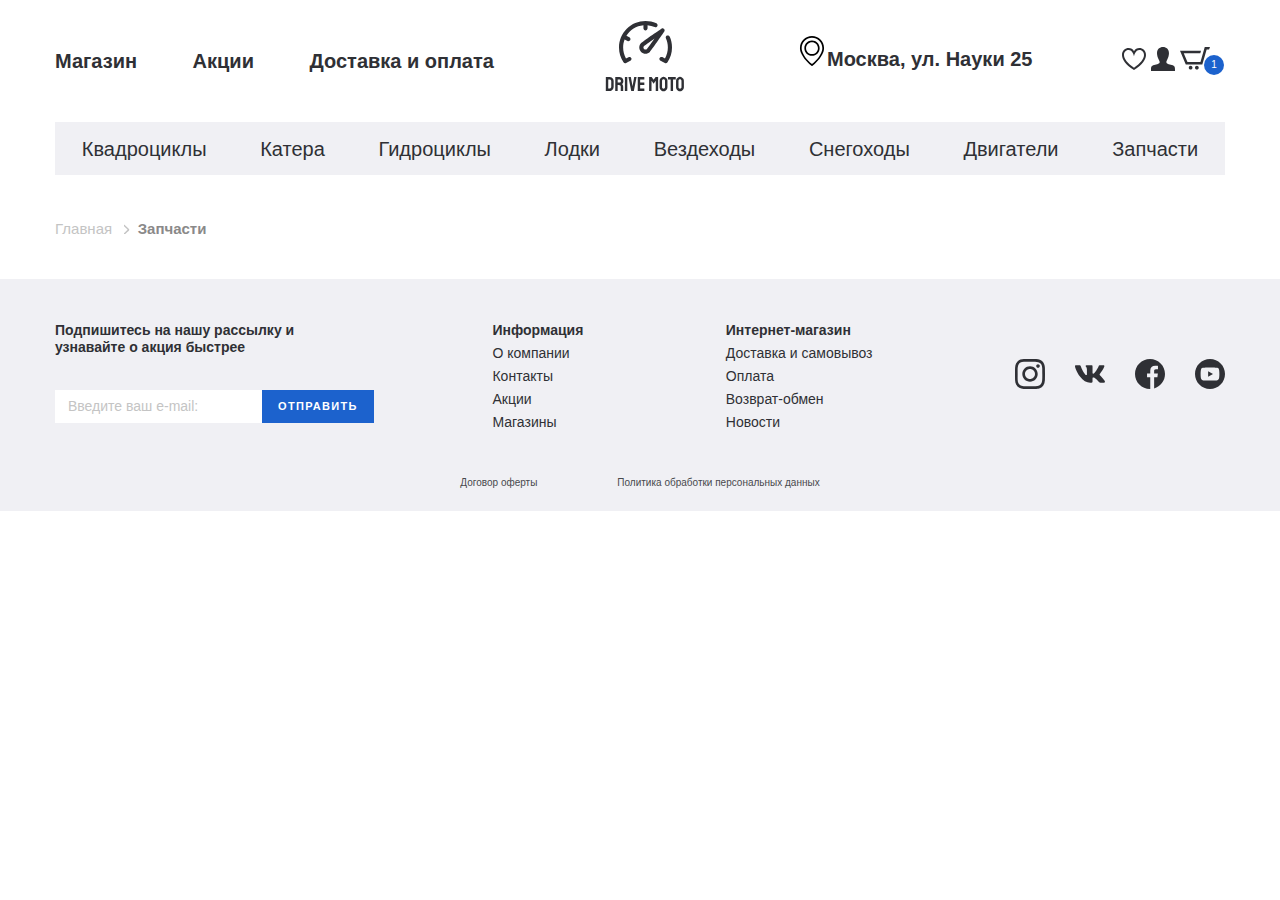
==== catalog.html @ 68b81cf3 "Catalog page. Основа + хлебные крошки" ====
<!DOCTYPE html>
<html lang="ru">
	<head>
		<meta charset="UTF-8" />
		<meta http-equiv="X-UA-Compatible" content="IE=edge" />
		<meta name="viewport" content="width=device-width, initial-scale=1.0" />
		<link rel="stylesheet" href="./css/normalize.css" />
		<link rel="stylesheet" href="./css/slick.css" />
		<link rel="stylesheet" href="./css/style.css" />
		<link rel="preconnect" href="https://fonts.gstatic.com" />
		<link
			href="https://fonts.googleapis.com/css2?family=Barlow:wght@400;700&display=swap"
			rel="stylesheet"
		/>
		<link rel="stylesheet" href="./css/fonts.css" />
		<title>Shop</title>
	</head>

	<body>
		<header class="header">
			<div class="header__top">
				<div class="container">
					<div class="header__top-inner">
						<nav class="menu">
							<ul class="menu__list">
								<li class="menu__item">
									<a href="#" class="menu__link"> Магазин </a>
								</li>
								<li class="menu__item">
									<a href="#" class="menu__link"> Акции </a>
								</li>
								<li class="menu__item">
									<a href="#" class="menu__link">Доставка и оплата</a>
								</li>
							</ul>
						</nav>
						<a href="#" class="logo">
							<img src="./images/logo.svg" alt="" class="logo__img" />
						</a>
						<div class="header__box">
							<p class="header__adress">Москва, ул. Науки 25</p>
							<ul class="user-list">
								<li class="user-list__item">
									<a href="#" class="user-list__link">
										<img src="./images/heard.svg" alt="" />
									</a>
								</li>
								<li class="user-list__item">
									<a href="#" class="user-list__link">
										<img src="./images/user.svg" alt="" />
									</a>
								</li>
								<li class="user-list__item basket">
									<a href="#" class="user-list__link">
										<img src="./images/basket.svg" alt="" />
									</a>
									<p class="basket__num">1</p>
								</li>
							</ul>
						</div>
					</div>
				</div>
			</div>
			<div class="header__bottom">
				<div class="container">
					<ul class="menu-categories">
						<li class="menu-categories__item">
							<a href="#" class="menu-categories__link"> Квадроциклы </a>
						</li>
						<li class="menu-categories__item">
							<a href="#" class="menu-categories__link"> Катера </a>
						</li>
						<li class="menu-categories__item">
							<a href="#" class="menu-categories__link"> Гидроциклы </a>
						</li>
						<li class="menu-categories__item">
							<a href="#" class="menu-categories__link"> Лодки </a>
						</li>
						<li class="menu-categories__item">
							<a href="#" class="menu-categories__link"> Вездеходы </a>
						</li>
						<li class="menu-categories__item">
							<a href="#" class="menu-categories__link"> Снегоходы </a>
						</li>
						<li class="menu-categories__item">
							<a href="#" class="menu-categories__link"> Двигатели </a>
						</li>
						<li class="menu-categories__item">
							<a href="#" class="menu-categories__link"> Запчасти </a>
						</li>
					</ul>
				</div>
			</div>
		</header>

		<div class="breadcrumbs">
			<div class="container">
				<ul class="breadcrumbs__list">
					<li class="breadcrumbs__list-item">
						<a href="#"> Главная </a>
					</li>
					<li class="breadcrumbs__list-item">
						<a href="#"> Запчасти </a>
					</li>
				</ul>
			</div>
		</div>

		<!-- <section class="products-populate page-section">
			<div class="container">
				<div class="products__inner">
						<div class="tabs-container products__container">
							<div class="product-slider">
								<button
									class="product-slider__arrow product-slider__arrow-left">
									<img src="/images//product__arrow-left.svg"
										alt="">
								</button>
								<button
									class="product-slider__arrow product-slider__arrow-right">
									<img src="/images//product__arrow-right.svg"
										alt="">
								</button>
								<div class="product-slider__item">
									<div
										class="product-item__wrapper product-item__not-available ">
										<button
											class="product-item__favorite product-item___favorite--active">
										</button>
										<button class="product-item__basket">
											<img src="./images/basket-white.svg"
												alt="">
										</button>
										<a href="#"
											class="product-item__notify-link">
											<span>
												Сообщить о поступлении
											</span>
										</a>
										<a href="#"
											class="product-item product-item--sale ">
											<p class="product-item__hover-text">
												посмотреть товар
											</p>
											<img src="images/product__main-page--populate-1.png"
												alt=""
												class="product-item__img">
											<h4 class="product-item__title">
												BRP Audio-портативная система
											</h4>
											<p class="product-item__price">
												...
											</p>
											<p
												class="product-item__notify-text">
												нет в наличии
											</p>
										</a>
									</div>
									<div class="product-item__wrapper">
										<button
											class="product-item__favorite product-item___favorite--active">
										</button>
										<button class="product-item__basket">
											<img src="./images/basket-white.svg"
												alt="">
										</button>
										<a href="#"
											class="product-item__notify-link">
											<span class="text">
												Сообщить о поступлении
											</span>
										</a>
										<a href="#" class="product-item  ">
											<p class="product-item__hover-text">
												посмотреть товар
											</p>
											<img src="images/product__main-page--populate-2.png"
												alt=""
												class="product-item__img">
											<h4 class="product-item__title">
												Garmin Echomap Plus 62cv
											</h4>
											<p class="product-item__price">
												45 800 ₽
											</p>
											<p
												class="product-item__notify-text">
												нет в наличии
											</p>
										</a>
									</div>
									<div
										class="product-item__wrapper product-item__not-available ">
										<button
											class="product-item__favorite product-item__favorite--active">
										</button>
										<button class="product-item__basket">
											<img src="./images/basket-white.svg"
												alt="">
										</button>
										<a href="#"
											class="product-item__notify-link">
											<span class="text">
												Сообщить о поступлении
											</span>
										</a>
										<a href="#"
											class="product-item product-item--sale ">
											<p class="product-item__hover-text">
												посмотреть товар
											</p>
											<img src="images/product__main-page--populate-3.png"
												alt=""
												class="product-item__img">
											<h4 class="product-item__title">
												RF D.E.S.S.TM Key
											</h4>
											<p class="product-item__price">
												68 000 ₽
											</p>
											<p
												class="product-item__notify-text">
												нет в наличии
											</p>
										</a>
									</div>
									<div class="product-item__wrapper">
										<button
											class="product-item__favorite product-item___favorite--active">
										</button>
										<button class="product-item__basket">
											<img src="./images/basket-white.svg"
												alt="">
										</button>
										<a href="#"
											class="product-item__notify-link">
											<span class="text">
												Сообщить о поступлении
											</span>
										</a>
										<a href="#"
											class="product-item">
											<p class="product-item__hover-text">
												посмотреть товар
											</p>
											<img src="images/product__main-page--populate-4.png"
												alt=""
												class="product-item__img">
											<h4 class="product-item__title">
												Мужской костюм
												3мм
											</h4>
											<p class="product-item__price">
												7 000 ₽
											</p>
											<p
												class="product-item__notify-text">
												нет в наличии
											</p>
										</a>
									</div>
								</div>
							</div>
						</div>
					</div>
				</div>
			</div>
			</div>
			</div>
		</section> -->

		<footer class="footer">
			<div class="container">
				<div class="footer__top">
					<div class="footer__top-inner">
						<div class="footer__top-item footer__top-newslatter">
							<h6 class="footer__top-title">
								Подпишитесь на нашу рассылку и узнавайте о акция быстрее
							</h6>
							<form action="" class="footer-form">
								<input
									type="text"
									class="footer-form__input"
									placeholder="Введите ваш e-mail:"
								/>
								<button type="submit" class="footer-form__button">
									Отправить
								</button>
							</form>
						</div>
						<div class="footer__top-item">
							<h6 class="footer__top-title">Информация</h6>
							<ul class="footer-list">
								<li class="footer-list__item">
									<a href="#"> О компании </a>
								</li>
								<li class="footer-list__item">
									<a href="#"> Контакты </a>
								</li>
								<li class="footer-list__item">
									<a href="#"> Акции </a>
								</li>
								<li class="footer-list__item">
									<a href="#"> Магазины </a>
								</li>
							</ul>
						</div>
						<div class="footer__top-item">
							<h6 class="footer__top-title">Интернет-магазин</h6>
							<ul class="footer-list">
								<li class="footer-list__item">
									<a href="#"> Доставка и самовывоз </a>
								</li>
								<li class="footer-list__item">
									<a href="#"> Оплата </a>
								</li>
								<li class="footer-list__item">
									<a href="#"> Возврат-обмен </a>
								</li>
								<li class="footer-list__item">
									<a href="#"> Новости </a>
								</li>
							</ul>
						</div>
						<div class="footer__top-item">
							<ul class="social-list">
								<li class="social-list__item">
									<a href="#">
										<img alt="" src="./images/social-img--1.svg" />
									</a>
								</li>
								<li class="social-list__item">
									<a href="#">
										<img alt="" src="./images/social-img--2.svg" />
									</a>
								</li>
								<li class="social-list__item">
									<a href="#">
										<img alt="" src="./images/social-img--3.svg" />
									</a>
								</li>
								<li class="social-list__item">
									<a href="#">
										<img alt="" src="./images/social-img--4.svg" />
									</a>
								</li>
							</ul>
						</div>
					</div>
				</div>
				<div class="footer__bottom">
					<a href="#" class="footer__bottom-link"> Договор оферты </a>
					<a href="#" class="footer__bottom-link">
						Политика обработки персональных данных
					</a>
				</div>
			</div>
		</footer>

		<script src="https://ajax.googleapis.com/ajax/libs/jquery/3.4.1/jquery.min.js"></script>
		<script src="js/slick.min.js"></script>
		<script src="js/main.js"></script>
	</body>
</html>
---- css/style.css ----
html {
  -webkit-box-sizing: border-box;
          box-sizing: border-box;
}

*,
*::before,
*::after {
  -webkit-box-sizing: inherit;
          box-sizing: inherit;
}

a {
  text-decoration: none;
  color: inherit;
  display: inline-block;
}

ul,
li {
  margin: 0;
  padding: 0;
  list-style: none;
}

h1,
h2,
h3,
h4,
h5,
h6 {
  margin: 0;
}

p {
  margin: 0;
}

body {
  color: #2F3035;
  font-size: 20px;
  line-height: 24px;
  font-weight: 400;
  font-family: 'SFProDisplay-Regular', sans-serif;
}

.container {
  max-width: 1200px;
  padding: 0 15px;
  margin: 0 auto;
}

.page-section {
  margin-bottom: 80px;
}

.header__top-inner {
  display: -webkit-box;
  display: -ms-flexbox;
  display: flex;
  -webkit-box-pack: justify;
      -ms-flex-pack: justify;
          justify-content: space-between;
  -webkit-box-align: center;
      -ms-flex-align: center;
          align-items: center;
  min-height: 122px;
  font-family: 'SFProDisplay-Bold', sans-serif;
  font-weight: 600;
}

.menu__item {
  display: inline-block;
}

.menu__item + .menu__item {
  padding-left: 50px;
}

.header__box {
  display: -webkit-box;
  display: -ms-flexbox;
  display: flex;
}

.header__box .header__adress {
  margin-right: 60px;
  width: 265px;
  padding-left: 30px;
  position: relative;
}

.header__box .header__adress::before {
  content: "";
  background-image: url("../images/adress-icon.svg");
  position: absolute;
  width: 30px;
  height: 30px;
  left: 0;
  top: -11px;
}

.user-list {
  margin-right: 10px;
  display: -webkit-box;
  display: -ms-flexbox;
  display: flex;
  -webkit-box-align: center;
      -ms-flex-align: center;
          align-items: center;
}

.user-list__item {
  padding-right: 5px;
}

.user-list .basket {
  position: relative;
}

.user-list .basket__num {
  position: absolute;
  border: 1px solid none;
  border-radius: 50%;
  width: 20px;
  height: 20px;
  color: #ffff;
  background-color: #1C62CD;
  font-family: 'SFProDisplay-Medium', sans-serif;
  font-weight: 500;
  font-size: 10px;
  line-height: 12px;
  text-align: center;
  top: 8px;
  left: 24px;
  padding-top: 4.2px;
}

.menu-categories {
  background-color: #F0F0F4;
  display: -webkit-box;
  display: -ms-flexbox;
  display: flex;
  -ms-flex-pack: distribute;
      justify-content: space-around;
  -webkit-box-align: center;
      -ms-flex-align: center;
          align-items: center;
  min-height: 53px;
}

.menu-categories__item {
  position: relative;
}

.menu-categories__link {
  font-weight: 400;
  padding: 15px 0 14px;
}

.menu-categories__link::before {
  content: "";
  position: absolute;
  width: 0px;
  height: 3px;
  background-color: #1c62cd;
  -webkit-transition: width 0.3s;
  transition: width 0.3s;
  bottom: -3px;
  right: 0;
  left: auto;
}

.menu-categories__link:hover {
  color: black;
}

.menu-categories__link:hover::before {
  width: 100%;
  right: auto;
  left: 0;
}

.banner-section__inner {
  display: -webkit-box;
  display: -ms-flexbox;
  display: flex;
  -webkit-box-pack: justify;
      -ms-flex-pack: justify;
          justify-content: space-between;
  max-height: 400px;
}

.banner-section__slider {
  max-width: 870px;
}

.banner-section__slider-img {
  -o-object-fit: cover;
     object-fit: cover;
  min-height: 400px;
}

.banner-section__slider-btn {
  position: absolute;
  top: 50%;
  -webkit-transform: translateY(-50%);
          transform: translateY(-50%);
  background-color: transparent;
  border-color: transparent;
  margin: 0;
  padding: 0;
  cursor: pointer;
}

.banner-section__slider-btn:focus {
  outline: none;
}

.banner-section__slider-btnprev {
  z-index: 1;
  left: 20px;
}

.banner-section__slider-btnnext {
  right: 20px;
}

.slick-dots {
  position: absolute;
  bottom: 40px;
  left: 0;
  right: 0;
  text-align: center;
}

.slick-dots li {
  display: inline-block;
  padding: 0 4.5px;
}

.slick-dots button {
  padding: 0;
  font-size: 0;
  font-size: 0;
  width: 11px;
  height: 11px;
  border: 1px solid #fff;
  border-radius: 50%;
  background-color: transparent;
  outline: none;
}

.slick-dots .slick-active button {
  background-color: #fff;
}

.sale-item {
  max-width: 265px;
  text-align: center;
  border: 1px solid #cdcdcd;
  border-radius: 3px;
  display: -webkit-box;
  display: -ms-flexbox;
  display: flex;
  -webkit-box-orient: vertical;
  -webkit-box-direction: normal;
      -ms-flex-direction: column;
          flex-direction: column;
  -webkit-box-pack: justify;
      -ms-flex-pack: justify;
          justify-content: space-between;
}

.sale-item__top {
  display: -webkit-box;
  display: -ms-flexbox;
  display: flex;
  -webkit-box-pack: justify;
      -ms-flex-pack: justify;
          justify-content: space-between;
  -webkit-box-align: start;
      -ms-flex-align: start;
          align-items: flex-start;
}

.sale-item__info {
  color: #fff;
  padding: 8px 20px;
  text-transform: uppercase;
  background-color: #1C62CD;
  font-size: 12px;
  line-height: 15px;
  letter-spacing: 0.1em;
}

.sale-item__img {
  -o-object-fit: contain;
     object-fit: contain;
}

.sale-item__title {
  font-family: 'SFProDisplay-Bold', sans-serif;
  font-size: 21px;
  font-weight: 700;
  margin-bottom: 7px;
  padding: 0 20px;
}

.sale-item__footer {
  background-color: #F0F0F4;
  padding: 25px 20px;
  font-size: 18px;
  line-height: 21px;
}

.sale-item__footer span {
  color: #1C62CD;
  display: block;
  font-family: Barlow;
  font-weight: bold;
}

.price {
  font-family: Barlow, sans-serif;
  position: relative;
}

.sale-item__price {
  text-align: right;
}

.sale-item__price-new {
  font-weight: 700;
  font-size: 27px;
  line-height: 32px;
  color: #1C62CD;
  margin-right: 7px;
  padding-right: 20px;
}

.sale-item__price-new::after {
  content: "";
  background-image: url("../images/icons-price-new.svg");
  position: absolute;
  width: 15px;
  height: 18px;
  right: 0;
  top: 8px;
}

.sale-item__price-old {
  font-size: 14px;
  line-height: 17px;
  display: inline-block;
  color: #C4C4C4;
  margin-top: 7px;
  margin-right: 15px;
  padding: 0 5px;
  background-image: url("../images/old-line.svg");
  background-repeat: no-repeat;
}

.sale-item__price-old::after {
  content: '';
  background-image: url("../images/icons-price-old.svg");
  position: absolute;
  top: 4.2px;
  right: -12px;
  width: 8px;
  height: 10px;
}

.search__tabs {
  margin-bottom: 25px;
}

.search__tabs-item {
  padding: 11px 26px 12px;
}

.search__tabs .tab.tab--active {
  border-radius: 5px;
  background-color: #F0F0F4;
  font-weight: 700;
}

.search__content .tabs-content {
  display: none;
}

.search__content .tabs-content--active {
  display: block;
}

.search__content .tabs-content--active {
  display: block;
}

.search__content-form {
  display: -webkit-box;
  display: -ms-flexbox;
  display: flex;
}

.search__content-input {
  border: none;
  outline: none;
  padding: 5px 20px;
  border-radius: 3px;
  background-color: #f0f0f4;
  line-height: 19px;
  font-size: 16px;
  width: 100%;
}

.search__content-input::-webkit-input-placeholder {
  color: #656464;
  font-size: 19px;
}

.search__content-input:-ms-input-placeholder {
  color: #656464;
  font-size: 19px;
}

.search__content-input::-ms-input-placeholder {
  color: #656464;
  font-size: 19px;
}

.search__content-input::placeholder {
  color: #656464;
  font-size: 19px;
}

.search__content-btn {
  font-family: 'SFProDisplay-Bold', sans-serif;
  font-weight: bold;
  font-size: 14px;
  line-height: 17px;
  text-transform: uppercase;
  letter-spacing: 0.12em;
  color: white;
  background-color: #1c62cd;
  border: 0;
  outline: 0;
  border-radius: 3px;
  padding: 17px 41px;
  margin-left: -3px;
}

.categories__inner {
  display: -webkit-box;
  display: -ms-flexbox;
  display: flex;
  -webkit-box-pack: justify;
      -ms-flex-pack: justify;
          justify-content: space-between;
  -ms-flex-wrap: wrap;
      flex-wrap: wrap;
}

.categories__item {
  border: 1px solid #CDCDCD;
  border-radius: 3px;
  width: 370px;
  display: -webkit-box;
  display: -ms-flexbox;
  display: flex;
  margin-bottom: 30px;
  padding: 20px;
  padding-bottom: 16px;
  -webkit-box-pack: justify;
      -ms-flex-pack: justify;
          justify-content: space-between;
}

.categories__item:hover .categories__item-title {
  color: #1C62CD;
}

.categories__item:hover {
  -webkit-box-shadow: 3px 3px 20px rgba(50, 50, 50, 0.25);
          box-shadow: 3px 3px 20px rgba(50, 50, 50, 0.25);
}

.categories__item-info {
  width: 50%;
  display: -webkit-box;
  display: -ms-flexbox;
  display: flex;
  -webkit-box-orient: vertical;
  -webkit-box-direction: normal;
      -ms-flex-direction: column;
          flex-direction: column;
  -webkit-box-pack: justify;
      -ms-flex-pack: justify;
          justify-content: space-between;
}

.categories__item-title {
  font-family: Barlow;
  font-weight: bold;
  font-size: 23px;
  line-height: 28px;
  color: #2F3035;
}

.categories__item-text {
  font-family: 'SFProDisplay-Regular', sans-serif;
  font-weight: normal;
  font-size: 14px;
  line-height: 17px;
  color: #C4C4C4;
}

.categories__item-text::after {
  content: url("../images/categories__litle-arrow.svg");
  padding-left: 2px;
}

.categories__item-img {
  text-align: center;
  width: 50%;
}

.categories__item-img img {
  max-width: 100%;
}

/* --- product --- */
.products__title {
  font-family: 'Barlow';
  font-weight: bold;
  font-size: 25px;
  line-height: 30px;
  color: #2F3035;
  margin-bottom: 25px;
}

.product-item__wrapper {
  position: relative;
  width: 271px;
}

.product-item__wrapper .product-item__favorite {
  position: absolute;
  top: 16px;
  right: 19px;
  background: none;
  border: none;
  width: 24px;
  height: 22px;
  cursor: pointer;
  outline: none;
  z-index: 5;
}

.product-item__wrapper .product-item__favorite::before {
  position: absolute;
  content: '';
  background-image: url("../images/heard.svg");
  background-repeat: no-repeat;
  width: 24px;
  height: 22px;
  top: 0;
  left: 0;
}

.product-item__wrapper .product-item__favorite--active::before {
  background-image: url("../images/heard-blue.svg");
}

.product-item__wrapper .product-item__basket {
  position: absolute;
  background: #1C62CD;
  border-radius: 10px 0px 0px 0px;
  border: none;
  padding: 10px 15px 8px;
  bottom: 0px;
  right: 0px;
  z-index: 5;
  cursor: pointer;
  outline: none;
}

.product-item__wrapper .product-item__basket img {
  width: 30px;
  height: 23px;
}

.product-slider {
  position: relative;
  margin-bottom: 52px;
}

.product-slider__arrow {
  position: absolute;
  height: 28px;
  width: 15px;
  cursor: pointer;
  border: none;
  background-color: inherit;
  outline: none;
  top: 50%;
}

.product-slider__arrow-left {
  left: -20px;
  -webkit-transform: translate(-150%, -50%);
          transform: translate(-150%, -50%);
}

.product-slider__arrow-right {
  right: -20px;
  -webkit-transform: translate(50%, -50%);
          transform: translate(50%, -50%);
}

.products__tabs {
  margin-bottom: 25px;
}

.products__tab {
  margin-right: 50px;
  padding-bottom: 10px;
  border-radius: none;
  font-family: 'SFProDisplay-Medium', sans-serif;
  font-weight: 500;
  font-size: 15px;
  line-height: 18px;
  color: #2F3035;
}

.products__tab.tab--active {
  border-bottom: 2px solid #1C62CD;
}

.product-slider__item {
  display: -webkit-box;
  display: -ms-flexbox;
  display: flex;
  -webkit-box-pack: justify;
      -ms-flex-pack: justify;
          justify-content: space-between;
}

.product-item {
  height: 403px;
  width: 271px;
  padding: 52px 20px 31px;
  border: 1px solid #CDCDCD;
  -webkit-box-sizing: border-box;
          box-sizing: border-box;
  border-radius: 3px;
  text-align: center;
  -webkit-transition: all 0.3s;
  transition: all 0.3s;
  /* --- sale --- */
}

.product-item__title {
  padding: 14px 0 25px;
  font-family: 'SFProDisplay-Regular', sans-serif;
  font-weight: normal;
  font-size: 18px;
  line-height: 21px;
  color: #2F3035;
}

.product-item__price {
  font-family: Barlow;
  font-weight: bold;
  font-size: 30px;
  line-height: 36px;
  color: #2F3035;
}

.product-item__hover-text {
  position: absolute;
  top: 122px;
  left: 20px;
  right: 20px;
  padding: 18px 21px;
  background: rgba(255, 255, 255, 0.9);
  -webkit-box-shadow: 0px 0px 15px rgba(0, 0, 0, 0.2);
          box-shadow: 0px 0px 15px rgba(0, 0, 0, 0.2);
  border-radius: 3px;
  z-index: 7;
  opacity: 0;
  -webkit-transition: opacity 0.3s;
  transition: opacity 0.3s;
}

.product-item--sale::before {
  content: 'SALE';
  position: absolute;
  top: 0;
  left: 0;
  background: #1C62CD;
  padding: 8px 15px;
  text-transform: uppercase;
  font-size: 12px;
  line-height: 14px;
  letter-spacing: 0.07em;
  color: #FFFFFF;
}

.product-item:hover .product-item__hover-text {
  opacity: 1;
}

.product-item:hover {
  -webkit-box-shadow: 3px 3px 20px rgba(50, 50, 50, 0.25);
          box-shadow: 3px 3px 20px rgba(50, 50, 50, 0.25);
}

.product-item:hover h4,
.product-item:hover h4 + p {
  color: #1C62CD;
}

.product-item__notify-text {
  font-family: 'SFProDisplay-Bold', sans-serif;
  font-weight: bold;
  font-size: 18px;
  line-height: 21px;
  text-align: center;
  display: none;
}

.product-item__notify-link {
  padding: 0;
  left: 0;
  right: 0;
  position: absolute;
  bottom: 25px;
  display: none;
  font-weight: normal;
  font-size: 16px;
  line-height: 19px;
  color: #1C62CD;
  text-align: center;
}

.product-item__notify-link span {
  border-bottom: 1px solid #1C62CD;
}

/* not available a product */
.product-item__wrapper.product-item__not-available .product-item__price {
  display: none;
}

.product-item__wrapper.product-item__not-available .product-item__basket {
  display: none;
}

.product-item__wrapper.product-item__not-available .product-item__title {
  padding-bottom: 20px;
}

.product-item__wrapper.product-item__not-available .product-item__notify-text,
.product-item__wrapper.product-item__not-available .product-item__notify-link {
  display: block;
}

.products__more {
  text-align: center;
}

.products__more-link {
  font-weight: normal;
  font-size: 15px;
  line-height: 18px;
  letter-spacing: 0.12em;
  text-transform: uppercase;
  background: #F0F0F4;
  padding: 17px 43px 15px;
  display: inline-block;
}

/* --- product end --- */
.products-populate.page-section {
  margin-bottom: 100px;
}

/* --- footer --- */
.footer {
  background: #F0F0F4;
}

.footer__top {
  padding-top: 43px;
}

.footer__top-inner {
  display: -webkit-box;
  display: -ms-flexbox;
  display: flex;
  -webkit-box-pack: justify;
      -ms-flex-pack: justify;
          justify-content: space-between;
}

.footer__top-item:last-of-type {
  -ms-flex-item-align: center;
      -ms-grid-row-align: center;
      align-self: center;
}

.footer__top-newslatter {
  width: 295px;
}

.footer__top-title {
  font-family: 'SFProDisplay-Bold', sans-serif;
  font-weight: 700;
  font-size: 14px;
  line-height: 17px;
}

.footer-list {
  font-size: 14px;
  line-height: 17px;
}

.footer-list__item {
  margin-top: 6px;
}

.footer-form {
  margin-top: 34px;
  display: -webkit-box;
  display: -ms-flexbox;
  display: flex;
  -webkit-box-pack: justify;
      -ms-flex-pack: justify;
          justify-content: space-between;
}

.footer-form__input {
  background-color: white;
  border: none;
  font-size: 14px;
  line-height: 17px;
  padding: 0 13px;
}

.footer-form__input::-webkit-input-placeholder {
  color: #C4C4C4;
}

.footer-form__input:-ms-input-placeholder {
  color: #C4C4C4;
}

.footer-form__input::-ms-input-placeholder {
  color: #C4C4C4;
}

.footer-form__input::placeholder {
  color: #C4C4C4;
}

.footer-form__button {
  font-family: 'SFProDisplay-Semibold', sans-serif;
  text-transform: uppercase;
  padding: 10px 16px;
  border: none;
  background-color: #1C62CD;
  color: white;
  font-weight: 600;
  font-size: 11px;
  line-height: 13px;
  letter-spacing: 0.12em;
  cursor: pointer;
}

.social-list {
  display: -webkit-box;
  display: -ms-flexbox;
  display: flex;
}

.social-list__item + .social-list__item {
  margin-left: 30px;
}

.footer__bottom {
  padding: 46px 0 22px;
  display: -webkit-box;
  display: -ms-flexbox;
  display: flex;
  -webkit-box-pack: center;
      -ms-flex-pack: center;
          justify-content: center;
}

.footer__bottom-link {
  line-height: 12px;
  color: #48494D;
  font-size: 10px;
  margin: 0 40px;
}

.breadcrumbs {
  margin: 40px 0;
}

.breadcrumbs__list-item {
  display: inline-block;
  font-size: 15px;
  line-height: 18px;
  /* identical to box height */
  color: #C4C4C4;
  padding: 0;
  margin: 0;
}

.breadcrumbs__list-item + .breadcrumbs__list-item {
  position: relative;
  margin-left: 20px;
}

.breadcrumbs__list-item + .breadcrumbs__list-item::before {
  content: '';
  background-image: url("../images/grey_arrow.svg");
  width: 6px;
  height: 10px;
  position: absolute;
  top: 50%;
  left: -10px;
  -webkit-transform: translate(-75%, -50%);
          transform: translate(-75%, -50%);
}

.breadcrumbs__list-item:last-of-type {
  color: #8a8989;
  font-weight: 600;
}
/*# sourceMappingURL=style.css.map */
---- css/fonts.css ----
@font-face {
  font-family: 'SFProDisplay-Regular', sans-serif;
  src: url(../fonts/SFProDisplay-Regular.woff2) format("woff2"), url(../fonts/SFProDisplay-Regular.woff) format("woff");
  font-weight: 400;
  font-style: normal;
  font-display: swap;
}

@font-face {
  font-family: 'SFProDisplay-Medium', sans-serif;
  src: url(../fonts/SFProDisplay-Medium.woff2) format("woff2"), url(../fonts/SFProDisplay-Medium.woff) format("woff");
  font-weight: 500;
  font-style: normal;
  font-display: swap;
}

@font-face {
  font-family: 'SFProDisplay-Semibold', sans-serif;
  src: url(../fonts/SFProDisplay-Semibold.woff2) format("woff2"), url(../fonts/SFProDisplay-Semibold.woff) format("woff");
  font-weight: 600;
  font-style: normal;
  font-display: swap;
}

@font-face {
  font-family: 'SFProDisplay-Bold', sans-serif;
  src: url(../fonts/SFProDisplay-Bold.woff2) format("woff2"), url(../fonts/SFProDisplay-Bold.woff) format("woff");
  font-weight: 700;
  font-style: normal;
  font-display: swap;
}
/*# sourceMappingURL=fonts.css.map */
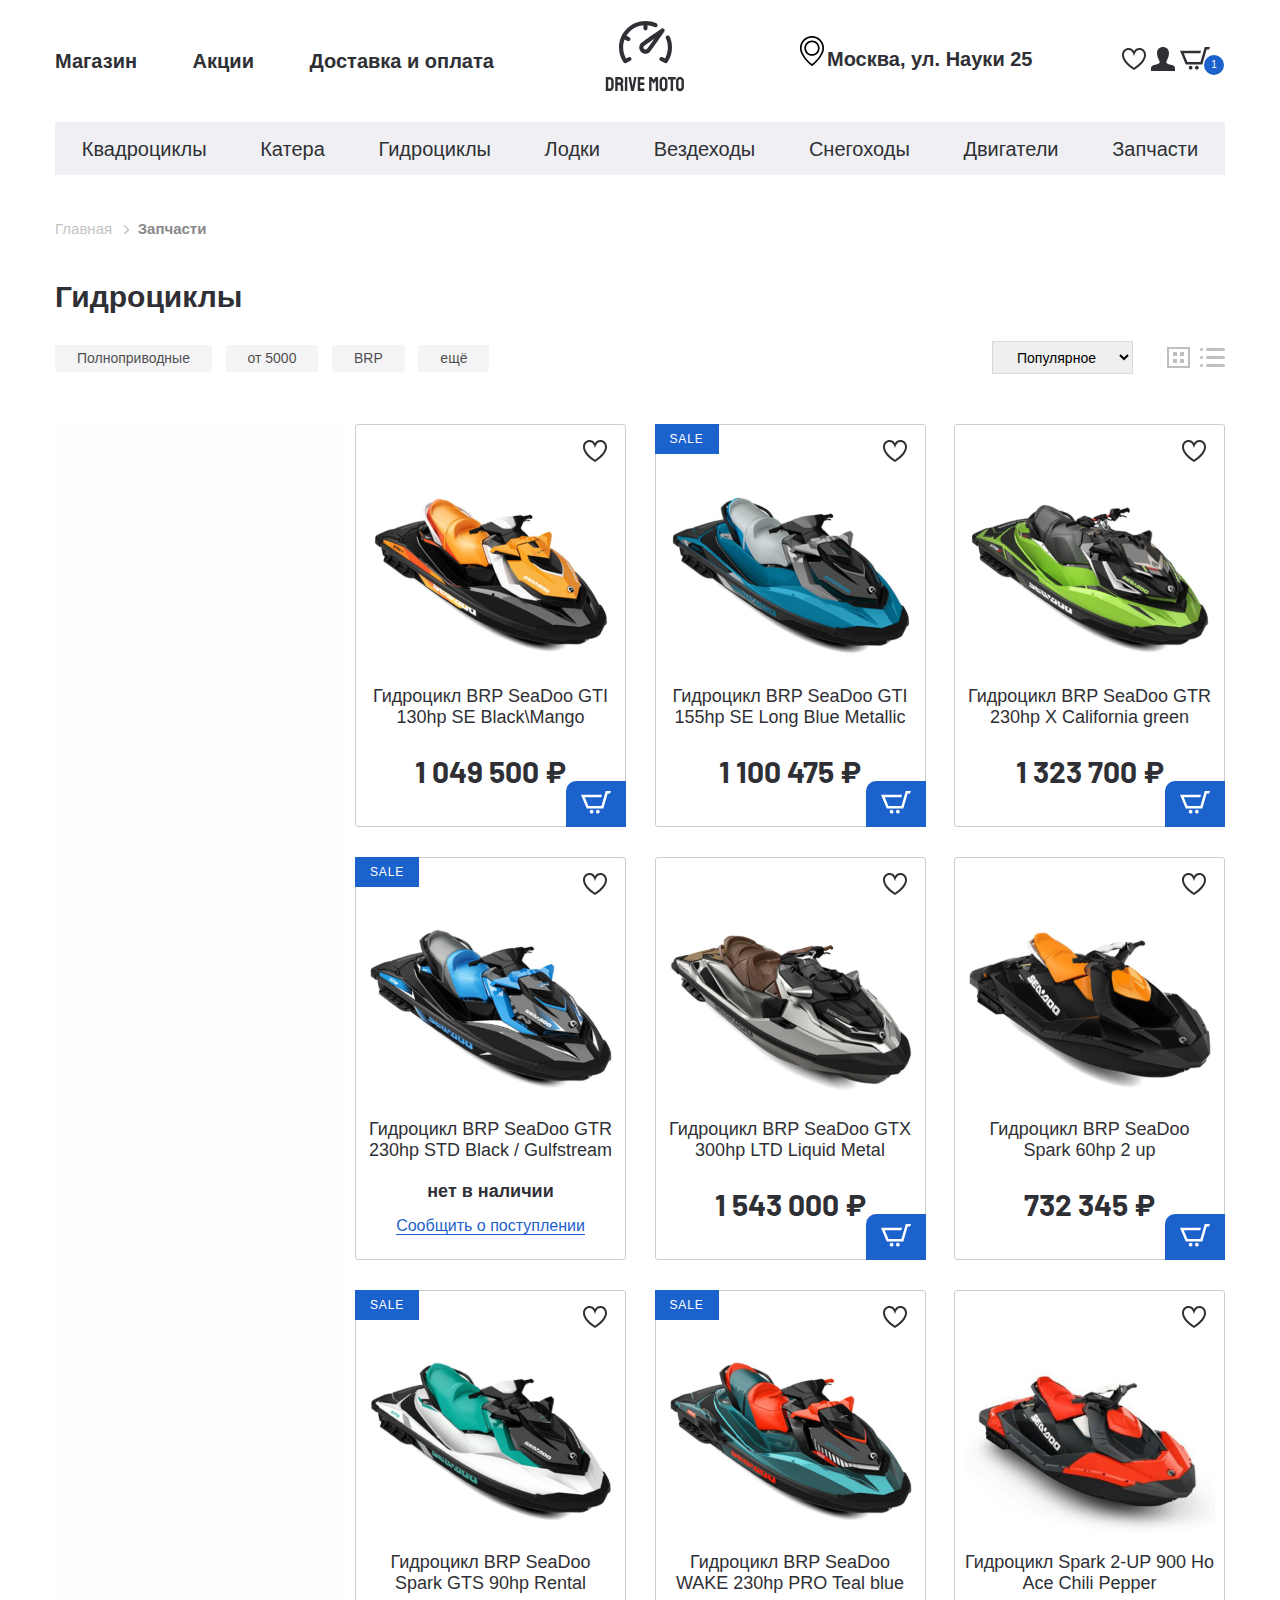
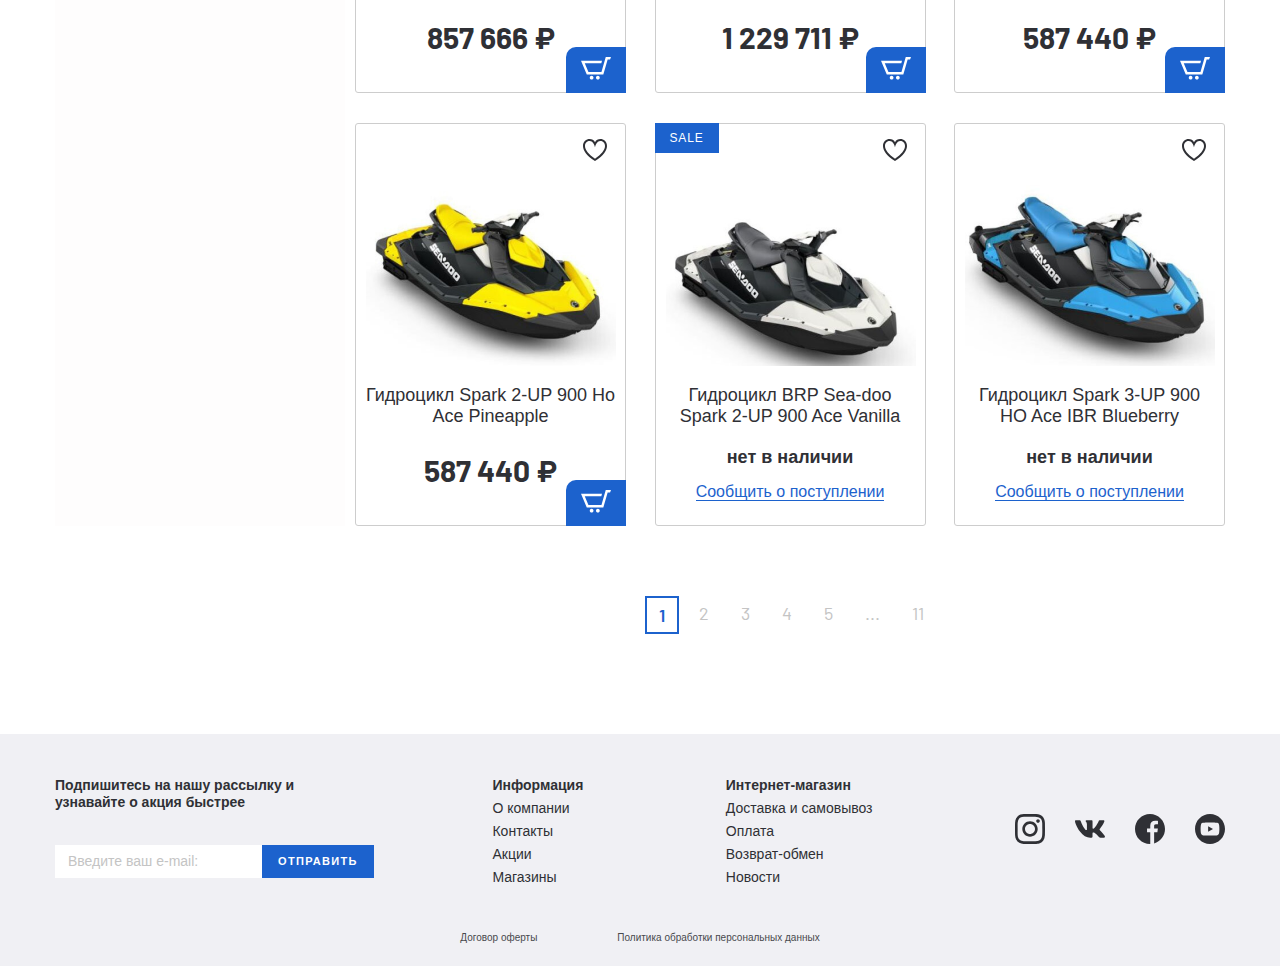
==== commit 73b80b51: "Catalog page. Pagination + catalogs items" ====
--- a/catalog.html
+++ b/catalog.html
@@ -34,7 +34,7 @@
 								</li>
 							</ul>
 						</nav>
-						<a href="#" class="logo">
+						<a href="index.html" class="logo">
 							<img src="./images/logo.svg" alt="" class="logo__img" />
 						</a>
 						<div class="header__box">
@@ -106,169 +106,341 @@
 			</div>
 		</div>
 
-		<!-- <section class="products-populate page-section">
+		<section class="catalog">
 			<div class="container">
-				<div class="products__inner">
-						<div class="tabs-container products__container">
-							<div class="product-slider">
-								<button
-									class="product-slider__arrow product-slider__arrow-left">
-									<img src="/images//product__arrow-left.svg"
-										alt="">
-								</button>
-								<button
-									class="product-slider__arrow product-slider__arrow-right">
-									<img src="/images//product__arrow-right.svg"
-										alt="">
-								</button>
-								<div class="product-slider__item">
-									<div
-										class="product-item__wrapper product-item__not-available ">
-										<button
-											class="product-item__favorite product-item___favorite--active">
-										</button>
-										<button class="product-item__basket">
-											<img src="./images/basket-white.svg"
-												alt="">
-										</button>
-										<a href="#"
-											class="product-item__notify-link">
-											<span>
-												Сообщить о поступлении
-											</span>
-										</a>
-										<a href="#"
-											class="product-item product-item--sale ">
-											<p class="product-item__hover-text">
-												посмотреть товар
-											</p>
-											<img src="images/product__main-page--populate-1.png"
-												alt=""
-												class="product-item__img">
-											<h4 class="product-item__title">
-												BRP Audio-портативная система
-											</h4>
-											<p class="product-item__price">
-												...
-											</p>
-											<p
-												class="product-item__notify-text">
-												нет в наличии
-											</p>
-										</a>
-									</div>
-									<div class="product-item__wrapper">
-										<button
-											class="product-item__favorite product-item___favorite--active">
-										</button>
-										<button class="product-item__basket">
-											<img src="./images/basket-white.svg"
-												alt="">
-										</button>
-										<a href="#"
-											class="product-item__notify-link">
-											<span class="text">
-												Сообщить о поступлении
-											</span>
-										</a>
-										<a href="#" class="product-item  ">
-											<p class="product-item__hover-text">
-												посмотреть товар
-											</p>
-											<img src="images/product__main-page--populate-2.png"
-												alt=""
-												class="product-item__img">
-											<h4 class="product-item__title">
-												Garmin Echomap Plus 62cv
-											</h4>
-											<p class="product-item__price">
-												45 800 ₽
-											</p>
-											<p
-												class="product-item__notify-text">
-												нет в наличии
-											</p>
-										</a>
-									</div>
-									<div
-										class="product-item__wrapper product-item__not-available ">
-										<button
-											class="product-item__favorite product-item__favorite--active">
-										</button>
-										<button class="product-item__basket">
-											<img src="./images/basket-white.svg"
-												alt="">
-										</button>
-										<a href="#"
-											class="product-item__notify-link">
-											<span class="text">
-												Сообщить о поступлении
-											</span>
-										</a>
-										<a href="#"
-											class="product-item product-item--sale ">
-											<p class="product-item__hover-text">
-												посмотреть товар
-											</p>
-											<img src="images/product__main-page--populate-3.png"
-												alt=""
-												class="product-item__img">
-											<h4 class="product-item__title">
-												RF D.E.S.S.TM Key
-											</h4>
-											<p class="product-item__price">
-												68 000 ₽
-											</p>
-											<p
-												class="product-item__notify-text">
-												нет в наличии
-											</p>
-										</a>
-									</div>
-									<div class="product-item__wrapper">
-										<button
-											class="product-item__favorite product-item___favorite--active">
-										</button>
-										<button class="product-item__basket">
-											<img src="./images/basket-white.svg"
-												alt="">
-										</button>
-										<a href="#"
-											class="product-item__notify-link">
-											<span class="text">
-												Сообщить о поступлении
-											</span>
-										</a>
-										<a href="#"
-											class="product-item">
-											<p class="product-item__hover-text">
-												посмотреть товар
-											</p>
-											<img src="images/product__main-page--populate-4.png"
-												alt=""
-												class="product-item__img">
-											<h4 class="product-item__title">
-												Мужской костюм
-												3мм
-											</h4>
-											<p class="product-item__price">
-												7 000 ₽
-											</p>
-											<p
-												class="product-item__notify-text">
-												нет в наличии
-											</p>
-										</a>
-									</div>
-								</div>
-							</div>
-						</div>
+				<h2 class="catalog__title">Гидроциклы</h2>
+				<div class="catalog__filter">
+					<div class="catalog__filter-items">
+						<button>Полноприводные</button>
+						<button>от 5000</button>
+						<button>BRP</button>
+						<button>ещё</button>
 					</div>
+					<div class="catalog__filter-btn">
+						<select name="" id="" class="catalog__filter-select">
+							<option value="">Популярное</option>
+							<option value="">...</option>
+							<option value="">...</option>
+						</select>
+						<button class="catalog__filter-btngrid">
+							<img src="./images/btngrid.svg" alt="" />
+						</button>
+						<button class="catalog__filter-btnline">
+							<img src="./images/btnline.svg" alt="" />
+						</button>
+					</div>
+				</div>
+
+				<div class="catalog__inner">
+					<aside class="catalog__inner-aside"></aside>
+					<div class="catalog__inner-list">
+						<div class="product-item__wrapper">
+							<button
+								class="product-item__favorite product-item___favorite--active"
+							></button>
+							<button class="product-item__basket">
+								<img src="./images/basket-white.svg" alt="" />
+							</button>
+							<a href="#" class="product-item__notify-link">
+								<span> Сообщить о поступлении </span>
+							</a>
+							<a href="#" class="product-item">
+								<p class="product-item__hover-text">посмотреть товар</p>
+								<img
+									src="images/content/catalog-list__item--1.png"
+									alt=""
+									class="product-item__img"
+								/>
+								<h4 class="product-item__title">
+									Гидроцикл BRP SeaDoo GTI 130hp SE Black\Mango
+								</h4>
+								<p class="product-item__price">1 049 500 ₽</p>
+								<p class="product-item__notify-text">нет в наличии</p>
+							</a>
+						</div>
+						<div class="product-item__wrapper">
+							<button
+								class="product-item__favorite product-item___favorite--active"
+							></button>
+							<button class="product-item__basket">
+								<img src="./images/basket-white.svg" alt="" />
+							</button>
+							<a href="#" class="product-item__notify-link">
+								<span> Сообщить о поступлении </span>
+							</a>
+							<a href="#" class="product-item product-item--sale">
+								<p class="product-item__hover-text">посмотреть товар</p>
+								<img
+									src="images/content/catalog-list__item--2.png"
+									alt=""
+									class="product-item__img"
+								/>
+								<h4 class="product-item__title">
+									Гидроцикл BRP SeaDoo GTI 155hp SE Long Blue Metallic
+								</h4>
+								<p class="product-item__price">1 100 475 ₽</p>
+								<p class="product-item__notify-text">нет в наличии</p>
+							</a>
+						</div>
+						<div class="product-item__wrapper">
+							<button
+								class="product-item__favorite product-item___favorite--active"
+							></button>
+							<button class="product-item__basket">
+								<img src="./images/basket-white.svg" alt="" />
+							</button>
+							<a href="#" class="product-item__notify-link">
+								<span> Сообщить о поступлении </span>
+							</a>
+							<a href="#" class="product-item">
+								<p class="product-item__hover-text">посмотреть товар</p>
+								<img
+									src="images/content/catalog-list__item--3.png"
+									alt=""
+									class="product-item__img"
+								/>
+								<h4 class="product-item__title">
+									Гидроцикл BRP SeaDoo GTR 230hp X California green
+								</h4>
+								<p class="product-item__price">1 323 700 ₽</p>
+								<p class="product-item__notify-text">нет в наличии</p>
+							</a>
+						</div>
+						<div
+							class="product-item__wrapper product-item__not-available"
+						>
+							<button
+								class="product-item__favorite product-item___favorite--active"
+							></button>
+							<button class="product-item__basket">
+								<img src="./images/basket-white.svg" alt="" />
+							</button>
+							<a href="#" class="product-item__notify-link">
+								<span> Сообщить о поступлении </span>
+							</a>
+							<a href="#" class="product-item product-item--sale">
+								<p class="product-item__hover-text">посмотреть товар</p>
+								<img
+									src="images/content/catalog-list__item--4.png"
+									alt=""
+									class="product-item__img"
+								/>
+								<h4 class="product-item__title">
+									Гидроцикл BRP SeaDoo GTR 230hp STD Black / Gulfstream
+								</h4>
+								<p class="product-item__price">1 049 500 ₽</p>
+								<p class="product-item__notify-text">нет в наличии</p>
+							</a>
+						</div>
+						<div class="product-item__wrapper">
+							<button
+								class="product-item__favorite product-item___favorite--active"
+							></button>
+							<button class="product-item__basket">
+								<img src="./images/basket-white.svg" alt="" />
+							</button>
+							<a href="#" class="product-item__notify-link">
+								<span> Сообщить о поступлении </span>
+							</a>
+							<a href="#" class="product-item">
+								<p class="product-item__hover-text">посмотреть товар</p>
+								<img
+									src="images/content/catalog-list__item--5.png"
+									alt=""
+									class="product-item__img"
+								/>
+								<h4 class="product-item__title">
+									Гидроцикл BRP SeaDoo GTX 300hp LTD Liquid Metal
+								</h4>
+								<p class="product-item__price">1 543 000 ₽</p>
+								<p class="product-item__notify-text">нет в наличии</p>
+							</a>
+						</div>
+						<div class="product-item__wrapper">
+							<button class="product-item__favorite"></button>
+							<button class="product-item__basket">
+								<img src="./images/basket-white.svg" alt="" />
+							</button>
+							<a href="#" class="product-item__notify-link">
+								<span> Сообщить о поступлении </span>
+							</a>
+							<a href="#" class="product-item">
+								<p class="product-item__hover-text">посмотреть товар</p>
+								<img
+									src="images/content/catalog-list__item--6.png"
+									alt=""
+									class="product-item__img"
+								/>
+								<h4 class="product-item__title">
+									Гидроцикл BRP SeaDoo Spark 60hp 2 up
+								</h4>
+								<p class="product-item__price">732 345 ₽</p>
+								<p class="product-item__notify-text">нет в наличии</p>
+							</a>
+						</div>
+						<div class="product-item__wrapper">
+							<button class="product-item__favorite"></button>
+							<button class="product-item__basket">
+								<img src="./images/basket-white.svg" alt="" />
+							</button>
+							<a href="#" class="product-item__notify-link">
+								<span> Сообщить о поступлении </span>
+							</a>
+							<a href="#" class="product-item product-item--sale">
+								<p class="product-item__hover-text">посмотреть товар</p>
+								<img
+									src="images/content/catalog-list__item--7.png"
+									alt=""
+									class="product-item__img"
+								/>
+								<h4 class="product-item__title">
+									Гидроцикл BRP SeaDoo Spark GTS 90hp Rental
+								</h4>
+								<p class="product-item__price">857 666 ₽</p>
+								<p class="product-item__notify-text">нет в наличии</p>
+							</a>
+						</div>
+						<div class="product-item__wrapper">
+							<button class="product-item__favorite"></button>
+							<button class="product-item__basket">
+								<img src="./images/basket-white.svg" alt="" />
+							</button>
+							<a href="#" class="product-item__notify-link">
+								<span> Сообщить о поступлении </span>
+							</a>
+							<a href="#" class="product-item product-item--sale">
+								<p class="product-item__hover-text">посмотреть товар</p>
+								<img
+									src="images/content/catalog-list__item--8.png"
+									alt=""
+									class="product-item__img"
+								/>
+								<h4 class="product-item__title">
+									Гидроцикл BRP SeaDoo WAKE 230hp PRO Teal blue
+								</h4>
+								<p class="product-item__price">1 229 711 ₽</p>
+								<p class="product-item__notify-text">нет в наличии</p>
+							</a>
+						</div>
+						<div class="product-item__wrapper">
+							<button
+								class="product-item__favorite product-item___favorite--active"
+							></button>
+							<button class="product-item__basket">
+								<img src="./images/basket-white.svg" alt="" />
+							</button>
+							<a href="#" class="product-item__notify-link">
+								<span> Сообщить о поступлении </span>
+							</a>
+							<a href="#" class="product-item">
+								<p class="product-item__hover-text">посмотреть товар</p>
+								<img
+									src="images/content/catalog-list__item--9.png"
+									alt=""
+									class="product-item__img"
+								/>
+								<h4 class="product-item__title">
+									Гидроцикл Spark 2-UP 900 Ho Ace Chili Pepper
+								</h4>
+								<p class="product-item__price">587 440 ₽</p>
+								<p class="product-item__notify-text">нет в наличии</p>
+							</a>
+						</div>
+						<div class="product-item__wrapper">
+							<button
+								class="product-item__favorite product-item___favorite--active"
+							></button>
+							<button class="product-item__basket">
+								<img src="./images/basket-white.svg" alt="" />
+							</button>
+							<a href="#" class="product-item__notify-link">
+								<span> Сообщить о поступлении </span>
+							</a>
+							<a href="#" class="product-item">
+								<p class="product-item__hover-text">посмотреть товар</p>
+								<img
+									src="images/content/catalog-list__item--10.png"
+									alt=""
+									class="product-item__img"
+								/>
+								<h4 class="product-item__title">
+									Гидроцикл Spark 2-UP 900 Ho Ace Pineapple
+								</h4>
+								<p class="product-item__price">587 440 ₽</p>
+								<p class="product-item__notify-text">нет в наличии</p>
+							</a>
+						</div>
+						<div
+							class="product-item__wrapper product-item__not-available"
+						>
+							<button
+								class="product-item__favorite product-item___favorite--active"
+							></button>
+							<button class="product-item__basket">
+								<img src="./images/basket-white.svg" alt="" />
+							</button>
+							<a href="#" class="product-item__notify-link">
+								<span> Сообщить о поступлении </span>
+							</a>
+							<a href="#" class="product-item product-item--sale">
+								<p class="product-item__hover-text">посмотреть товар</p>
+								<img
+									src="images/content/catalog-list__item--11.png"
+									alt=""
+									class="product-item__img"
+								/>
+								<h4 class="product-item__title">
+									Гидроцикл BRP Sea-doo Spark 2-UP 900 Ace Vanilla
+								</h4>
+								<p class="product-item__price">1 049 500 ₽</p>
+								<p class="product-item__notify-text">нет в наличии</p>
+							</a>
+						</div>
+						<div
+							class="product-item__wrapper product-item__not-available"
+						>
+							<button
+								class="product-item__favorite product-item___favorite--active"
+							></button>
+							<button class="product-item__basket">
+								<img src="./images/basket-white.svg" alt="" />
+							</button>
+							<a href="#" class="product-item__notify-link">
+								<span> Сообщить о поступлении </span>
+							</a>
+							<a href="#" class="product-item">
+								<p class="product-item__hover-text">посмотреть товар</p>
+								<img
+									src="images/content/catalog-list__item--12.png"
+									alt=""
+									class="product-item__img"
+								/>
+								<h4 class="product-item__title">
+									Гидроцикл Spark 3-UP 900 HO Ace IBR Blueberry
+								</h4>
+								<p class="product-item__price">1 049 500 ₽</p>
+								<p class="product-item__notify-text">нет в наличии</p>
+							</a>
+						</div>
+					</div>
+				</div>
+				<div class="pagination" id="pagination">
+					<ul class="pagination-list">
+						<li
+							class="pagination-list__item pagination-list__item--active"
+						>
+							<a href="#">1</a>
+						</li>
+						<li class="pagination-list__item"><a href="#">2</a></li>
+						<li class="pagination-list__item"><a href="#">3</a></li>
+						<li class="pagination-list__item"><a href="#">4</a></li>
+						<li class="pagination-list__item"><a href="#">5</a></li>
+						<li class="pagination-list__item"><a href="#">...</a></li>
+						<li class="pagination-list__item"><a href="#">11</a></li>
+					</ul>
 				</div>
 			</div>
-			</div>
-			</div>
-		</section> -->
+		</section>
 
 		<footer class="footer">
 			<div class="container">
--- a/css/style.css
+++ b/css/style.css
@@ -652,7 +652,7 @@
 .product-item {
   height: 403px;
   width: 271px;
-  padding: 52px 20px 31px;
+  padding: 52px 10px 31px;
   border: 1px solid #CDCDCD;
   -webkit-box-sizing: border-box;
           box-sizing: border-box;
@@ -947,4 +947,155 @@
   color: #8a8989;
   font-weight: 600;
 }
+
+.catalog {
+  margin-bottom: 100px;
+}
+
+.catalog__title {
+  line-height: 36px;
+  font-weight: bold;
+  font-size: 30px;
+  margin-bottom: 26px;
+}
+
+.catalog__filter {
+  padding: 0;
+  display: -webkit-box;
+  display: -ms-flexbox;
+  display: flex;
+  -webkit-box-pack: justify;
+      -ms-flex-pack: justify;
+          justify-content: space-between;
+  -webkit-box-align: center;
+      -ms-flex-align: center;
+          align-items: center;
+  margin-bottom: 50px;
+}
+
+.catalog__filter-items button {
+  background: #F0F0F4;
+  border-radius: 3px;
+  font-size: 14px;
+  line-height: 17px;
+  padding: 5px 22px;
+  opacity: 0.7;
+  text-align: center;
+  border: none;
+  cursor: pointer;
+}
+
+.catalog__filter-items button + button {
+  margin-left: 8px;
+}
+
+.catalog__filter-select {
+  padding: 6.5px 20px;
+  margin-right: 34px;
+  height: 33px;
+  font-size: 14px;
+  line-height: 17px;
+  border: 1.5px solid #D7D9DF;
+  outline: none;
+}
+
+.catalog__filter .catalog__filter-btn--active {
+  opacity: 1;
+}
+
+.catalog__filter-btn button {
+  background-color: transparent;
+  padding: 0;
+  width: auto;
+  border: none;
+  opacity: 0.3;
+  outline: none;
+  cursor: pointer;
+}
+
+.catalog__filter-btn {
+  display: -webkit-box;
+  display: -ms-flexbox;
+  display: flex;
+  -webkit-box-align: center;
+      -ms-flex-align: center;
+          align-items: center;
+}
+
+.catalog__filter-btn button + button {
+  margin-left: 10px;
+}
+
+.catalog__filter-btngrid {
+  width: 23px;
+  height: 21px;
+}
+
+.catalog__filter-btnline {
+  width: 25px;
+  height: 19px;
+}
+
+.catalog__inner {
+  display: -webkit-box;
+  display: -ms-flexbox;
+  display: flex;
+}
+
+.catalog__inner-aside {
+  background-color: rgba(252, 249, 249, 0.363);
+  min-width: 290px;
+  margin-right: 10px;
+  margin-bottom: 30px;
+}
+
+.catalog__inner-list {
+  display: -webkit-box;
+  display: -ms-flexbox;
+  display: flex;
+  -webkit-box-pack: justify;
+      -ms-flex-pack: justify;
+          justify-content: space-between;
+  -ms-flex-wrap: wrap;
+      flex-wrap: wrap;
+}
+
+.catalog__inner-list .product-item__wrapper {
+  margin-right: 0;
+  margin-bottom: 30px;
+}
+
+.pagination {
+  margin-top: 40px;
+  margin-bottom: 100px;
+  width: 100%;
+  padding-left: 300px;
+  text-align: center;
+}
+
+.pagination-list {
+  display: -webkit-inline-box;
+  display: -ms-inline-flexbox;
+  display: inline-flex;
+}
+
+.pagination-list__item {
+  padding: 6px 12px;
+  font-family: Barlow;
+  font-weight: normal;
+  font-size: 18px;
+  line-height: 22px;
+  color: #C4C4C4;
+  margin: 0 4px;
+}
+
+.pagination-list__item.pagination-list__item--active {
+  color: #1C62CD;
+  font-weight: 600;
+  border: 2px solid #1C62CD;
+}
+
+.pagination-list__item a {
+  display: block;
+}
 /*# sourceMappingURL=style.css.map */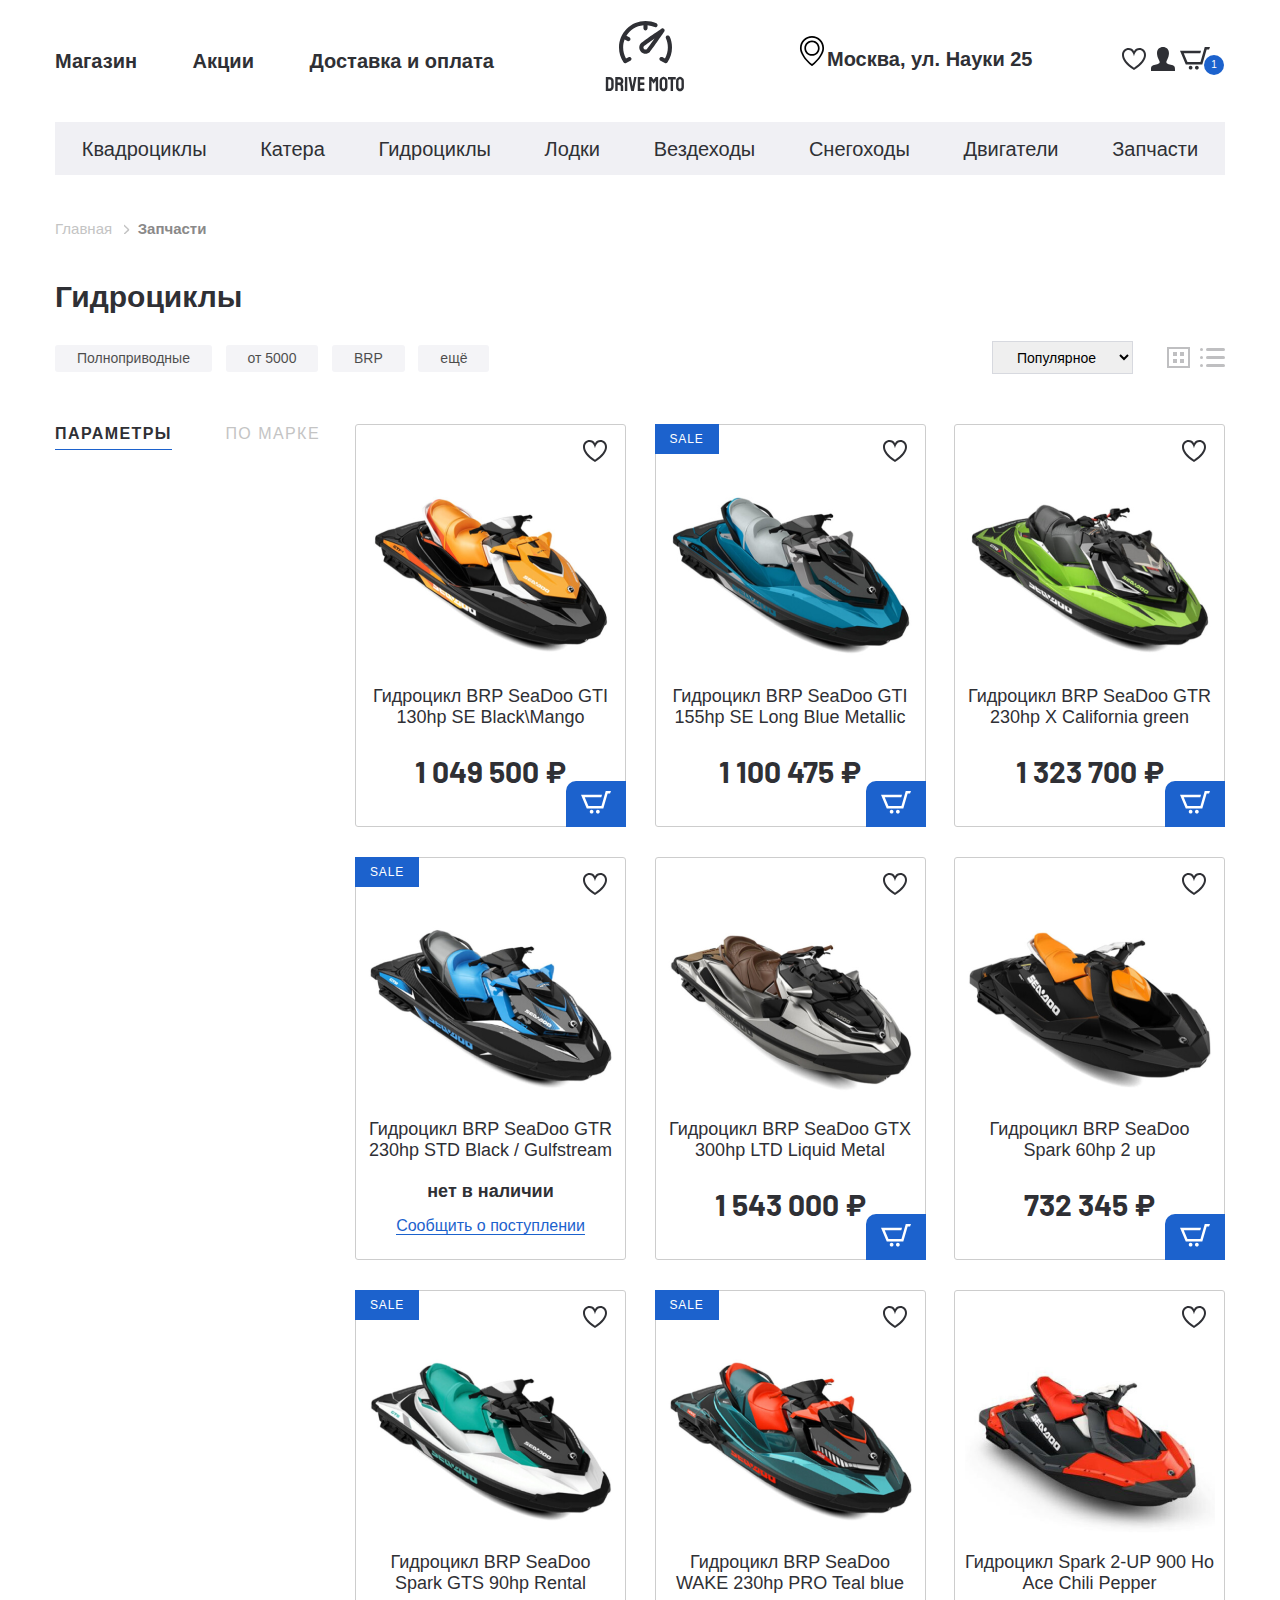
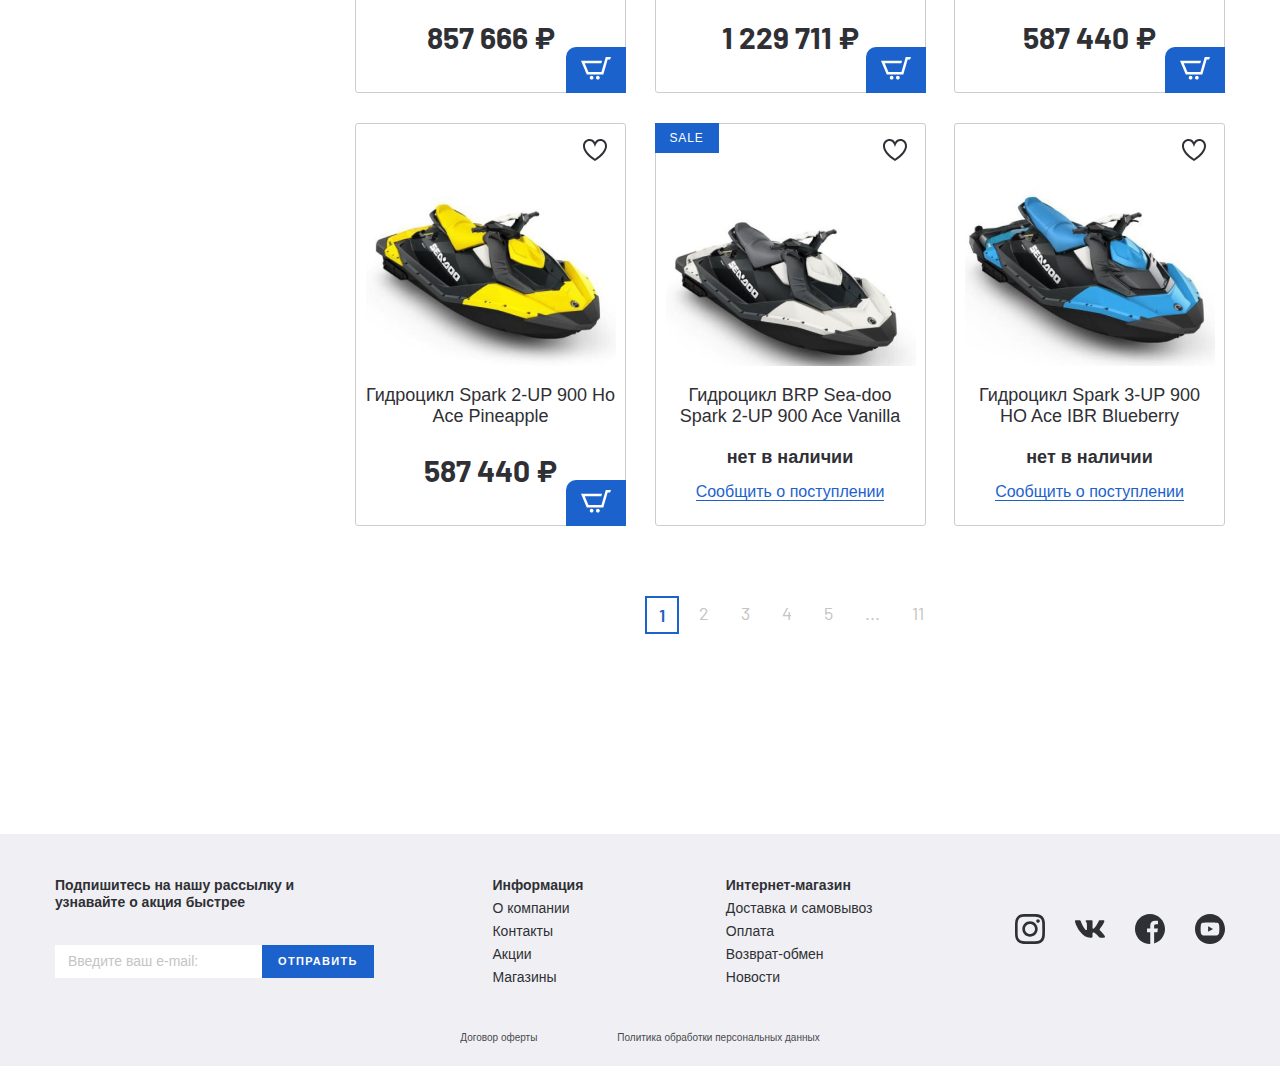
==== commit 3ff8bf63: "Catalog page . ..." ====
--- a/catalog.html
+++ b/catalog.html
@@ -132,7 +132,26 @@
 				</div>
 
 				<div class="catalog__inner">
-					<aside class="catalog__inner-aside"></aside>
+					<aside class="catalog__inner-aside aside-filter">
+						<div class="products__inner">
+							<div class="tabs-wrapper">
+								<div class="aside-filter__tabs" id="asidetabs">
+									<a class="aside-filter__tab tab--active" href="#"
+										>параметры</a
+									>
+									<a class="aside-filter__tab" href="#">по марке</a>
+								</div>
+								<div class="tabs-container">
+									<div
+										class="tabs-content aside-filter__tabscontent"
+									></div>
+									<div
+										class="tabs-content aside-filter__tabscontent"
+									></div>
+								</div>
+							</div>
+						</div>
+					</aside>
 					<div class="catalog__inner-list">
 						<div class="product-item__wrapper">
 							<button
--- a/css/style.css
+++ b/css/style.css
@@ -14,6 +14,10 @@
   text-decoration: none;
   color: inherit;
   display: inline-block;
+}
+
+button {
+  outline: none;
 }
 
 ul,
@@ -37,6 +41,13 @@
 }
 
 body {
+  display: -webkit-box;
+  display: -ms-flexbox;
+  display: flex;
+  -webkit-box-orient: vertical;
+  -webkit-box-direction: normal;
+      -ms-flex-direction: column;
+          flex-direction: column;
   color: #2F3035;
   font-size: 20px;
   line-height: 24px;
@@ -1043,7 +1054,6 @@
 }
 
 .catalog__inner-aside {
-  background-color: rgba(252, 249, 249, 0.363);
   min-width: 290px;
   margin-right: 10px;
   margin-bottom: 30px;
@@ -1098,4 +1108,49 @@
 .pagination-list__item a {
   display: block;
 }
+
+.aside-filter__tabs {
+  display: -webkit-box;
+  display: -ms-flexbox;
+  display: flex;
+  -webkit-box-pack: justify;
+      -ms-flex-pack: justify;
+          justify-content: space-between;
+}
+
+.aside-filter__tab {
+  position: relative;
+  font-weight: normal;
+  font-size: 16px;
+  line-height: 19px;
+  letter-spacing: 0.09em;
+  text-transform: uppercase;
+  color: #C4C4C4;
+  padding-bottom: 7px;
+}
+
+.aside-filter__tab:last-of-type {
+  margin-right: 25px;
+}
+
+.aside-filter__tab.tab--active {
+  color: #2F3035;
+  font-weight: bold;
+}
+
+.aside-filter__tab::after {
+  content: '';
+  border-bottom: 1px solid #1C62CD;
+  width: 0%;
+  background-color: #1C62CD;
+  position: absolute;
+  bottom: 0;
+  left: 0;
+  -webkit-transition: width 0.5s ease;
+  transition: width 0.5s ease;
+}
+
+.aside-filter__tab.tab--active::after {
+  width: 100%;
+}
 /*# sourceMappingURL=style.css.map */